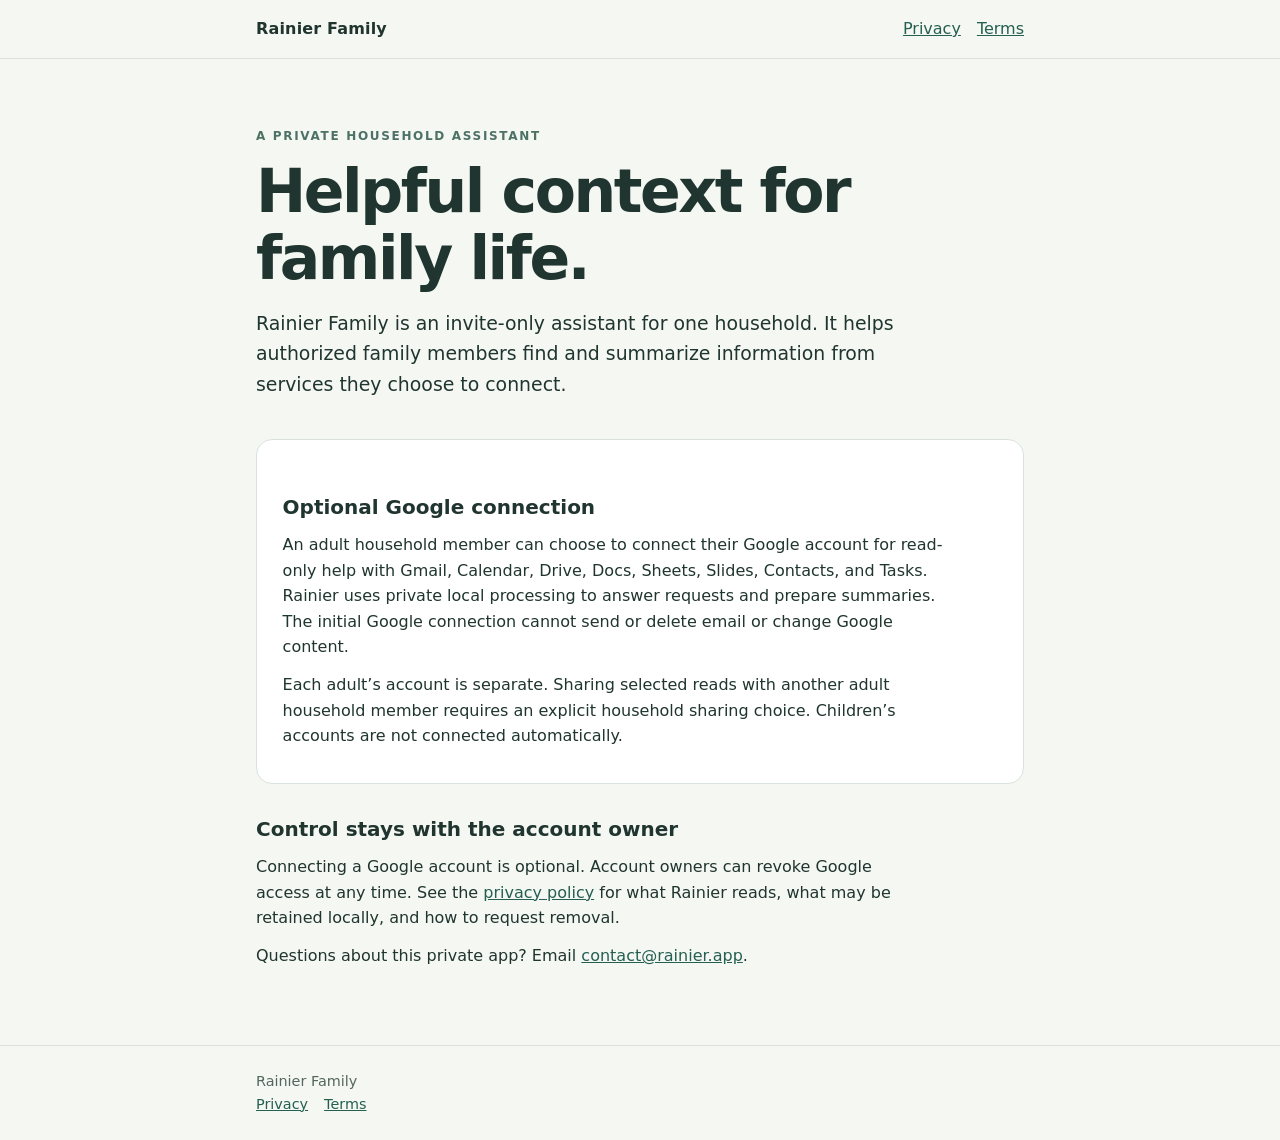
==== index.html @ fb9590c5 "Publish family app information and privacy pages" ====
<!doctype html>
<html lang="en">
<head>
  <meta charset="utf-8">
  <meta name="viewport" content="width=device-width, initial-scale=1">
  <meta name="color-scheme" content="light">
  <title>Rainier Family</title>
  <style>
    :root{font-family:system-ui,-apple-system,BlinkMacSystemFont,"Segoe UI",sans-serif;color:#20352f;background:#f5f7f3;line-height:1.6}
    *{box-sizing:border-box}body{margin:0}a{color:#245f52}a:hover,a:focus-visible{text-decoration-thickness:2px}a:focus-visible{outline:3px solid #e6a85d;outline-offset:3px}
    .wrap{width:min(100% - 2.5rem,48rem);margin:auto}header{border-bottom:1px solid #d9e3dc}nav{display:flex;flex-wrap:wrap;align-items:center;justify-content:space-between;gap:.5rem 1.5rem;padding:1rem 0}nav a{margin-right:1rem}nav a:last-child{margin-right:0}
    .brand{font-weight:750;letter-spacing:.01em;text-decoration:none;color:#20352f}main{padding:3.5rem 0 4rem}h1{font-size:clamp(2.25rem,7vw,3.75rem);line-height:1.12;letter-spacing:-.04em;margin:.25rem 0 1rem}h2{font-size:1.25rem;line-height:1.3;margin:2rem 0 .5rem}p{max-width:65ch;margin:.75rem 0}ul{padding-left:1.3rem}li{margin:.35rem 0}.eyebrow{text-transform:uppercase;letter-spacing:.14em;font-size:.75rem;font-weight:750;color:#4d7165}.lead{font-size:1.18rem;max-width:55ch}.panel{background:#fff;border:1px solid #d9e3dc;border-radius:1rem;padding:1.4rem 1.6rem;margin-top:2.5rem}footer{border-top:1px solid #d9e3dc;padding:1.5rem 0;color:#53665f;font-size:.9rem}footer a{margin-right:1rem}
  </style>
</head>
<body>
  <header><nav class="wrap" aria-label="Main navigation"><a class="brand" href="index.html">Rainier Family</a><div><a href="privacy.html">Privacy</a><a href="terms.html">Terms</a></div></nav></header>
  <main class="wrap">
    <p class="eyebrow">A private household assistant</p>
    <h1>Helpful context for family life.</h1>
    <p class="lead">Rainier Family is an invite-only assistant for one household. It helps authorized family members find and summarize information from services they choose to connect.</p>
    <section class="panel" aria-labelledby="google-heading">
      <h2 id="google-heading">Optional Google connection</h2>
      <p>An adult household member can choose to connect their Google account for read-only help with Gmail, Calendar, Drive, Docs, Sheets, Slides, Contacts, and Tasks. Rainier uses private local processing to answer requests and prepare summaries. The initial Google connection cannot send or delete email or change Google content.</p>
      <p>Each adult’s account is separate. Sharing selected reads with another adult household member requires an explicit household sharing choice. Children’s accounts are not connected automatically.</p>
    </section>
    <h2>Control stays with the account owner</h2>
    <p>Connecting a Google account is optional. Account owners can revoke Google access at any time. See the <a href="privacy.html">privacy policy</a> for what Rainier reads, what may be retained locally, and how to request removal.</p>
    <p>Questions about this private app? Email <a href="mailto:contact@rainier.app">contact@rainier.app</a>.</p>
  </main>
  <footer><div class="wrap"><span>Rainier Family</span><br><a href="privacy.html">Privacy</a><a href="terms.html">Terms</a></div></footer>
</body>
</html>
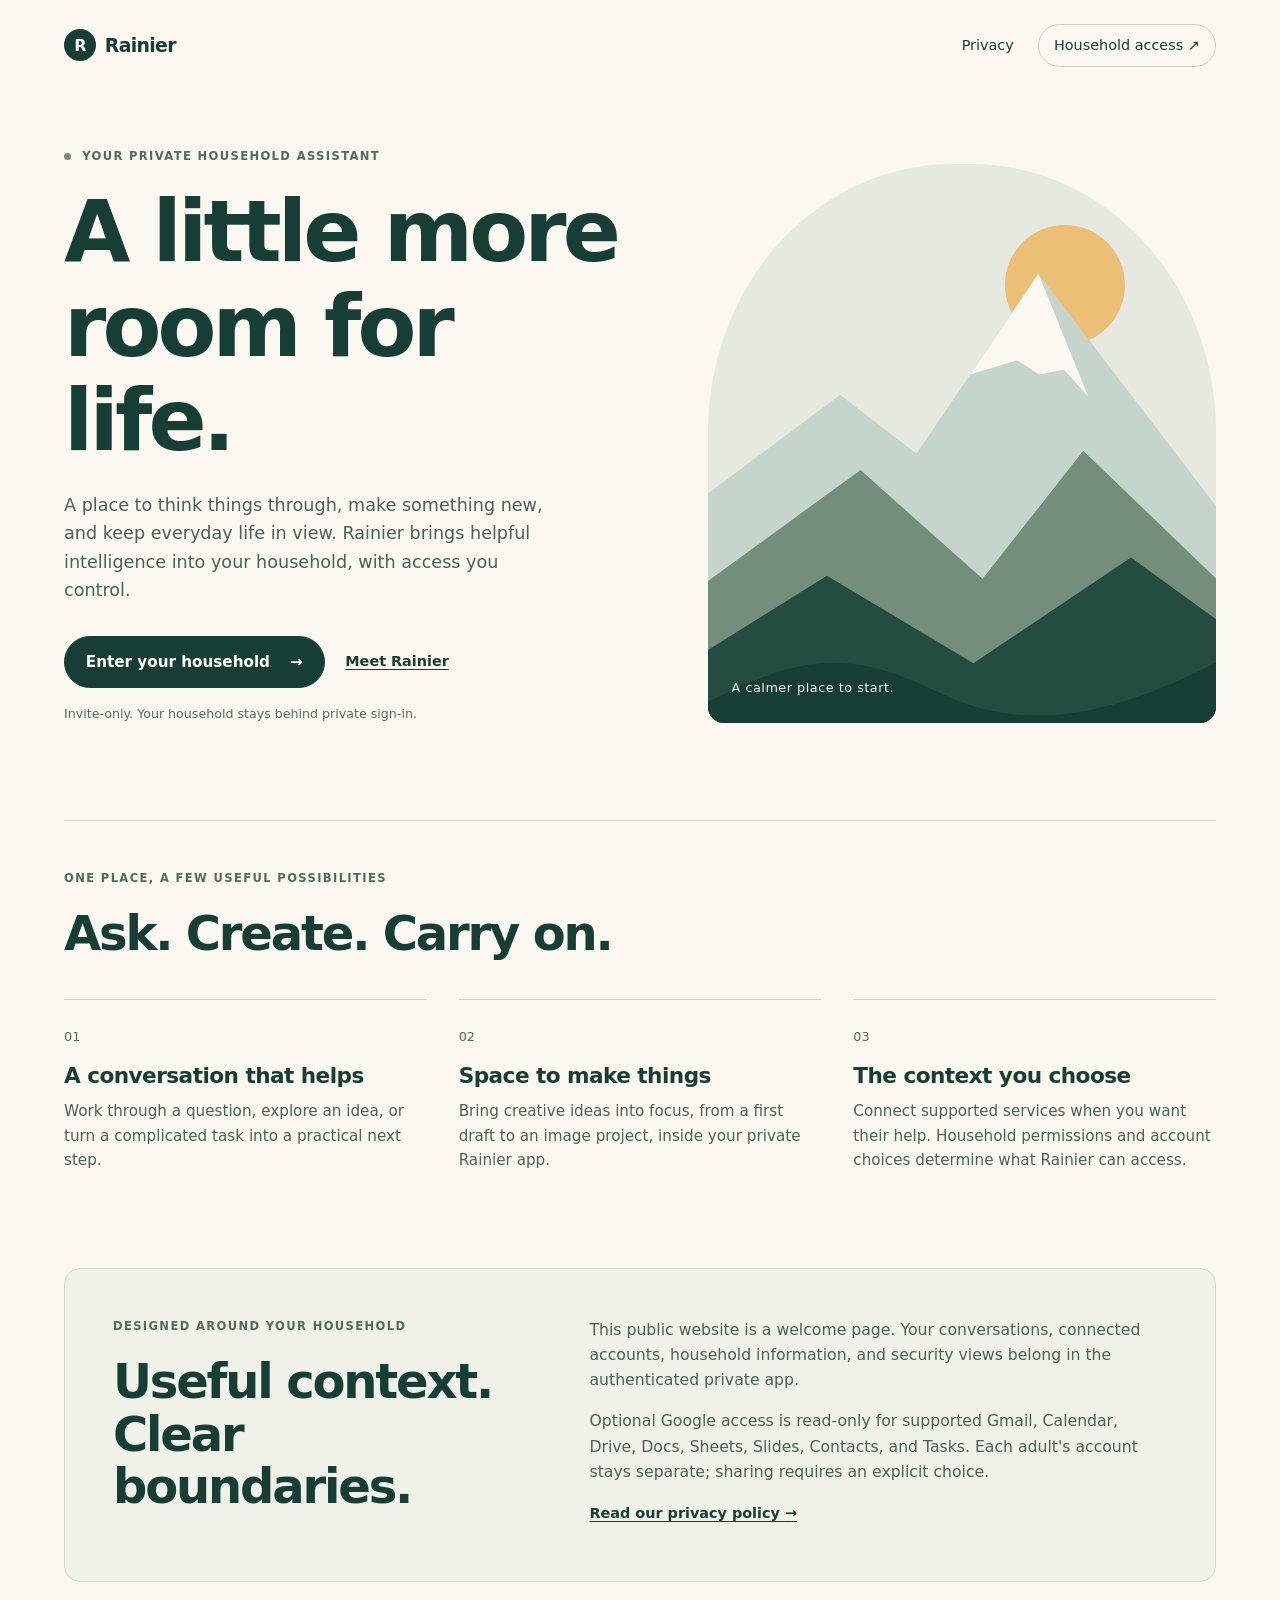
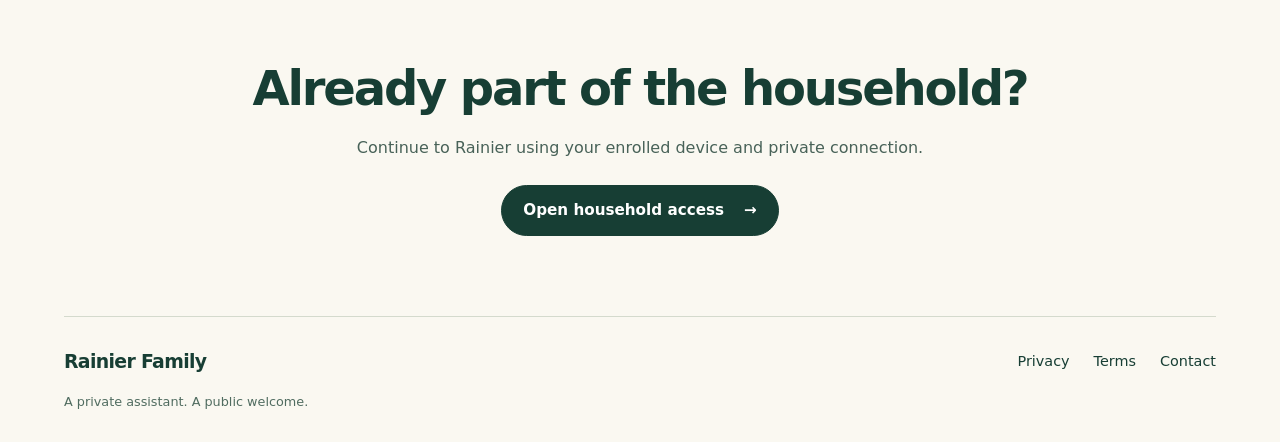
==== commit fd0a9440: "Refresh Rainier welcome and private household entry Passdown: n/a — standalone public site; deployme" ====
--- a/index.html
+++ b/index.html
@@ -4,29 +4,54 @@
   <meta charset="utf-8">
   <meta name="viewport" content="width=device-width, initial-scale=1">
   <meta name="color-scheme" content="light">
-  <title>Rainier Family</title>
-  <style>
-    :root{font-family:system-ui,-apple-system,BlinkMacSystemFont,"Segoe UI",sans-serif;color:#20352f;background:#f5f7f3;line-height:1.6}
-    *{box-sizing:border-box}body{margin:0}a{color:#245f52}a:hover,a:focus-visible{text-decoration-thickness:2px}a:focus-visible{outline:3px solid #e6a85d;outline-offset:3px}
-    .wrap{width:min(100% - 2.5rem,48rem);margin:auto}header{border-bottom:1px solid #d9e3dc}nav{display:flex;flex-wrap:wrap;align-items:center;justify-content:space-between;gap:.5rem 1.5rem;padding:1rem 0}nav a{margin-right:1rem}nav a:last-child{margin-right:0}
-    .brand{font-weight:750;letter-spacing:.01em;text-decoration:none;color:#20352f}main{padding:3.5rem 0 4rem}h1{font-size:clamp(2.25rem,7vw,3.75rem);line-height:1.12;letter-spacing:-.04em;margin:.25rem 0 1rem}h2{font-size:1.25rem;line-height:1.3;margin:2rem 0 .5rem}p{max-width:65ch;margin:.75rem 0}ul{padding-left:1.3rem}li{margin:.35rem 0}.eyebrow{text-transform:uppercase;letter-spacing:.14em;font-size:.75rem;font-weight:750;color:#4d7165}.lead{font-size:1.18rem;max-width:55ch}.panel{background:#fff;border:1px solid #d9e3dc;border-radius:1rem;padding:1.4rem 1.6rem;margin-top:2.5rem}footer{border-top:1px solid #d9e3dc;padding:1.5rem 0;color:#53665f;font-size:.9rem}footer a{margin-right:1rem}
-  </style>
+  <meta name="referrer" content="no-referrer">
+  <meta http-equiv="Content-Security-Policy" content="default-src 'none'; style-src 'self'; base-uri 'none'; form-action 'none'">
+  <meta name="description" content="Rainier is a private household assistant. A quiet place to ask, create, and keep everyday life in view.">
+  <title>Rainier — A little more room for life</title>
+  <link rel="stylesheet" href="site.css">
 </head>
 <body>
-  <header><nav class="wrap" aria-label="Main navigation"><a class="brand" href="index.html">Rainier Family</a><div><a href="privacy.html">Privacy</a><a href="terms.html">Terms</a></div></nav></header>
-  <main class="wrap">
-    <p class="eyebrow">A private household assistant</p>
-    <h1>Helpful context for family life.</h1>
-    <p class="lead">Rainier Family is an invite-only assistant for one household. It helps authorized family members find and summarize information from services they choose to connect.</p>
-    <section class="panel" aria-labelledby="google-heading">
-      <h2 id="google-heading">Optional Google connection</h2>
-      <p>An adult household member can choose to connect their Google account for read-only help with Gmail, Calendar, Drive, Docs, Sheets, Slides, Contacts, and Tasks. Rainier uses private local processing to answer requests and prepare summaries. The initial Google connection cannot send or delete email or change Google content.</p>
-      <p>Each adult’s account is separate. Sharing selected reads with another adult household member requires an explicit household sharing choice. Children’s accounts are not connected automatically.</p>
+  <a class="skip" href="#main">Skip to content</a>
+  <header class="wrap header">
+    <a class="brand" href="index.html" aria-label="Rainier home"><span class="brand-mark" aria-hidden="true">R</span> Rainier</a>
+    <nav aria-label="Main navigation"><a href="privacy.html">Privacy</a><a class="nav-entry" href="household.html">Household access <span aria-hidden="true">↗</span></a></nav>
+  </header>
+  <main id="main">
+    <section class="wrap hero" aria-labelledby="welcome">
+      <div class="hero-copy">
+        <p class="eyebrow"><span class="dot" aria-hidden="true"></span> Your private household assistant</p>
+        <h1 id="welcome">A little more<br>room for life.</h1>
+        <p class="lead">A place to think things through, make something new, and keep everyday life in view. Rainier brings helpful intelligence into your household, with access you control.</p>
+        <div class="actions"><a class="button" href="household.html">Enter your household <span aria-hidden="true">→</span></a><a class="text-link" href="#inside">Meet Rainier</a></div>
+        <p class="fine">Invite-only. Your household stays behind private sign-in.</p>
+      </div>
+      <div class="landscape" aria-hidden="true">
+        <svg viewBox="0 0 500 550" focusable="false">
+          <circle cx="351" cy="119" r="59" fill="#ecbf76"/>
+          <path d="M0 324 130 227 205 285 325 108 500 337V550H0Z" fill="#c6d5cb"/>
+          <path d="m325 108-67 99 46-14 22 14 24-5 24 27Z" fill="#faf8f1"/>
+          <path d="M0 410 150 301 270 408 369 282 500 408V550H0Z" fill="#738e7c"/>
+          <path d="M0 478 117 405 261 491 416 387 500 448V550H0Z" fill="#244c40"/>
+          <path d="M0 529c99-51 145-49 230-8s173 19 270-31v60H0Z" fill="#173e34"/>
+        </svg>
+        <span class="landscape-caption">A calmer place to start.</span>
+      </div>
     </section>
-    <h2>Control stays with the account owner</h2>
-    <p>Connecting a Google account is optional. Account owners can revoke Google access at any time. See the <a href="privacy.html">privacy policy</a> for what Rainier reads, what may be retained locally, and how to request removal.</p>
-    <p>Questions about this private app? Email <a href="mailto:contact@rainier.app">contact@rainier.app</a>.</p>
+    <section id="inside" class="wrap inside" aria-labelledby="inside-heading">
+      <p class="eyebrow">One place, a few useful possibilities</p>
+      <h2 id="inside-heading">Ask. Create. Carry on.</h2>
+      <div class="cards">
+        <article><span class="card-number" aria-hidden="true">01</span><h3>A conversation that helps</h3><p>Work through a question, explore an idea, or turn a complicated task into a practical next step.</p></article>
+        <article><span class="card-number" aria-hidden="true">02</span><h3>Space to make things</h3><p>Bring creative ideas into focus, from a first draft to an image project, inside your private Rainier app.</p></article>
+        <article><span class="card-number" aria-hidden="true">03</span><h3>The context you choose</h3><p>Connect supported services when you want their help. Household permissions and account choices determine what Rainier can access.</p></article>
+      </div>
+    </section>
+    <section class="wrap privacy-panel" aria-labelledby="control-heading">
+      <div><p class="eyebrow">Designed around your household</p><h2 id="control-heading">Useful context.<br>Clear boundaries.</h2></div>
+      <div><p>This public website is a welcome page. Your conversations, connected accounts, household information, and security views belong in the authenticated private app.</p><p>Optional Google access is read-only for supported Gmail, Calendar, Drive, Docs, Sheets, Slides, Contacts, and Tasks. Each adult's account stays separate; sharing requires an explicit choice.</p><a class="text-link" href="privacy.html">Read our privacy policy <span aria-hidden="true">→</span></a></div>
+    </section>
+    <section class="wrap closing" aria-labelledby="ready-heading"><h2 id="ready-heading">Already part of the household?</h2><p>Continue to Rainier using your enrolled device and private connection.</p><a class="button" href="household.html">Open household access <span aria-hidden="true">→</span></a></section>
   </main>
-  <footer><div class="wrap"><span>Rainier Family</span><br><a href="privacy.html">Privacy</a><a href="terms.html">Terms</a></div></footer>
+  <footer class="wrap footer"><span class="brand">Rainier Family</span><nav aria-label="Footer navigation"><a href="privacy.html">Privacy</a><a href="terms.html">Terms</a><a href="mailto:contact@rainier.app">Contact</a></nav><p>A private assistant. A public welcome.</p></footer>
 </body>
 </html>
--- a/site.css
+++ b/site.css
@@ -0,0 +1,9 @@
+/* ponytail: static HTML and CSS; household authentication stays in the existing private app. */
+:root{font-family:system-ui,-apple-system,BlinkMacSystemFont,"Segoe UI",sans-serif;color:#173e34;background:#faf8f1;line-height:1.6;font-synthesis:none}
+*{box-sizing:border-box}body{margin:0}a{color:inherit;text-underline-offset:.22em}a:hover{text-decoration-thickness:2px}a:focus-visible,summary:focus-visible{outline:3px solid #a66519;outline-offset:5px;border-radius:3px}.wrap{width:min(100% - 3rem,72rem);margin-inline:auto}
+.skip{position:absolute;left:1rem;top:-6rem;padding:.6rem 1rem;background:#fff;z-index:2}.skip:focus{top:1rem}.header{display:flex;justify-content:space-between;align-items:center;gap:1rem;padding-block:1.5rem}.brand{display:inline-flex;align-items:center;gap:.55rem;font-size:1.18rem;font-weight:750;letter-spacing:-.035em;text-decoration:none}.brand-mark{display:grid;place-items:center;width:2rem;height:2rem;background:#173e34;color:#faf8f1;border-radius:50%;font-size:1rem}nav{display:flex;align-items:center;gap:1.5rem}nav a{font-size:.9rem;text-decoration:none}.nav-entry{border:1px solid #c8d2c7;border-radius:99px;padding:.55rem .95rem}
+.hero{display:grid;grid-template-columns:1.14fr 1fr;gap:4rem;align-items:center;padding-block:3.5rem 5rem}.eyebrow{font-size:.72rem;font-weight:750;letter-spacing:.12em;text-transform:uppercase;color:#506c60;margin:0 0 1.2rem}.dot{display:inline-block;width:.45rem;height:.45rem;border-radius:50%;background:#738e7c;margin-right:.35rem;vertical-align:middle}h1,h2,h3{font-weight:650;letter-spacing:-.045em;line-height:1.1}h1{font-size:clamp(3.1rem,6.7vw,5.7rem);margin:0 0 1.5rem}h2{font-size:clamp(2rem,4vw,3rem);margin:0 0 1.25rem}h3{font-size:1.35rem;letter-spacing:-.025em;margin:1rem 0 .7rem}p{margin:0 0 1rem}.lead{font-size:1.1rem;color:#486258;max-width:44ch}.actions{display:flex;align-items:center;flex-wrap:wrap;gap:1.3rem;margin-block:2rem 1rem}.button{display:inline-flex;align-items:center;justify-content:center;gap:1.25rem;min-height:3rem;padding:.8rem 1.3rem;color:#fff;background:#173e34;border:1px solid #173e34;border-radius:99px;font-size:.95rem;font-weight:650;text-decoration:none}.button:hover{background:#295747}.text-link{font-size:.9rem;font-weight:650}.fine{font-size:.79rem;color:#506c60}.landscape{position:relative;overflow:hidden;background:#e5e9df;border-radius:48% 48% 1rem 1rem;aspect-ratio:10/11}.landscape svg{display:block;width:100%;height:100%}.landscape-caption{position:absolute;bottom:1.5rem;left:1.5rem;right:1.5rem;color:#faf8f1;font-size:.8rem;letter-spacing:.04em}
+.inside{padding-block:3rem 5rem;border-top:1px solid #d4dacd;scroll-margin-top:2rem}.cards{display:grid;grid-template-columns:repeat(3,1fr);gap:2rem;margin-top:2.5rem}.cards article{border-top:1px solid #c8d2c7;padding-top:1.4rem}.card-number{font-size:.8rem;color:#506c60}.cards p{font-size:.95rem;color:#486258}.privacy-panel{display:grid;grid-template-columns:1fr 1.4fr;gap:4rem;border:1px solid #d4dacd;border-radius:1rem;background:#f0f2e9;padding:3rem}.privacy-panel p:not(.eyebrow){font-size:.98rem;color:#486258}.closing{text-align:center;padding-block:5rem}.closing p{color:#486258}.closing .button{margin-top:.5rem}.footer{border-top:1px solid #d4dacd;display:flex;flex-wrap:wrap;align-items:center;justify-content:space-between;gap:1rem;padding-block:1.8rem}.footer p{flex-basis:100%;font-size:.8rem;color:#506c60;margin:0}
+.access-main{max-width:48rem;padding-block:4rem 5rem}.access-main h1{font-size:clamp(2.7rem,6vw,4rem)}.access-card{background:#fff;border:1px solid #d4dacd;border-radius:1rem;padding:2rem;margin-block:2rem}.access-card h2{font-size:1.6rem}.access-card .button{margin-block:.5rem 1rem}.access-main details{border-top:1px solid #d4dacd;padding-block:1.2rem}.access-main summary{font-weight:650;cursor:pointer}.access-main details p{margin:1rem 0 0;color:#486258}.access-main .back{display:inline-block;margin-top:1.5rem}
+@media(max-width:760px){.hero{grid-template-columns:1fr;gap:2.5rem;padding-block:2.5rem 3rem}.landscape{max-width:27rem;width:100%;justify-self:center;aspect-ratio:5/4}.landscape svg{height:auto;transform:translateY(-12%)}.cards{grid-template-columns:1fr;gap:1.5rem}.inside{padding-block:2.5rem 3rem}.privacy-panel{grid-template-columns:1fr;gap:1rem;padding:1.6rem}.closing{padding-block:3.5rem}.access-main{padding-block:2.5rem 3rem}.access-card{padding:1.4rem}}
+@media(max-width:420px){.wrap{width:calc(100% - 2rem)}.header{align-items:flex-start}nav{gap:.7rem;flex-wrap:wrap;justify-content:flex-end}.header nav>a:first-child{display:none}.button{width:100%}.actions{gap:1rem}.footer nav{justify-content:flex-start}}
